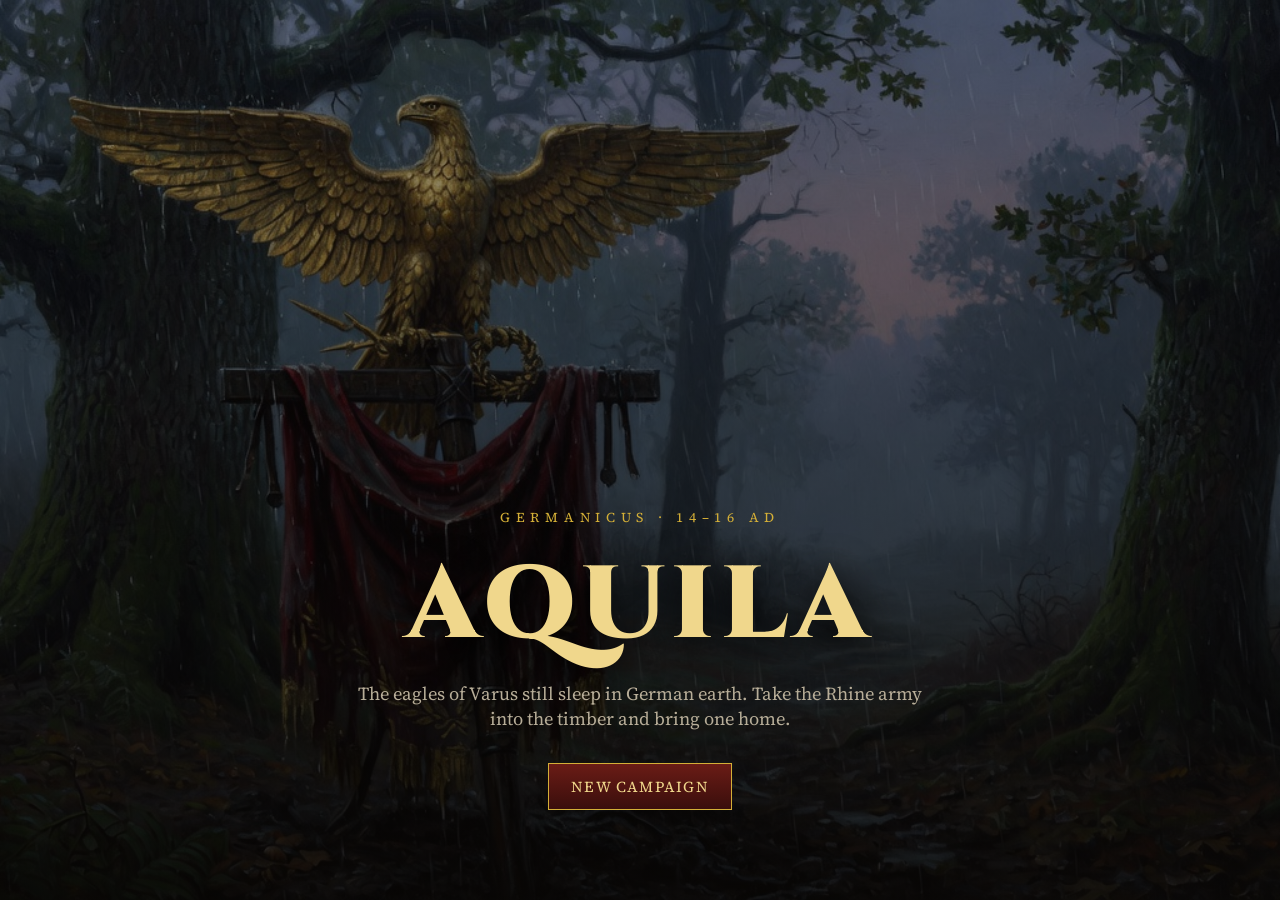
==== index.html @ 57a6f4f2 "Add Aquila, a Roman hex wargame campaign. Browser hex combat in Germania 14-16 AD with five missions" ====
<!DOCTYPE html>
<html lang="en">
<head>
  <meta charset="UTF-8" />
  <meta name="viewport" content="width=device-width, initial-scale=1" />
  <title>Aquila — Germanicus and the Lost Eagles</title>
  <link rel="stylesheet" href="css/styles.css" />
</head>
<body>
  <div id="app">
    <section id="screen-title" class="screen show">
      <div class="veil">
        <div class="kicker">Germanicus · 14–16 AD</div>
        <h1>AQUILA</h1>
        <p class="sub">The eagles of Varus still sleep in German earth. Take the Rhine army into the timber and bring one home.</p>
        <div class="actions">
          <button class="gold" id="btn-new">New campaign</button>
          <button class="ghost" id="btn-continue" hidden>Continue</button>
        </div>
      </div>
    </section>

    <section id="screen-briefing" class="screen">
      <div class="frame">
        <div id="briefing-art" class="frame-art"></div>
        <div class="frame-copy">
          <div class="year" id="briefing-year"></div>
          <h2 id="briefing-title"></h2>
          <div class="cinzel" id="briefing-sub"></div>
          <p class="lede" id="briefing-text"></p>
          <div class="meta-row"><span>Honors <b id="briefing-honors">0</b></span></div>
          <h3 class="cinzel">Orders</h3>
          <ul id="briefing-objs"></ul>
          <h3 class="cinzel">Counsel</h3>
          <ul id="briefing-hints"></ul>
          <div class="actions" style="margin-top:1rem">
            <button class="gold" id="btn-deploy">Deploy</button>
            <button class="ghost" id="btn-brief-back">Camp</button>
          </div>
        </div>
      </div>
    </section>

    <section id="screen-battle" class="screen">
      <canvas id="map"></canvas>
      <div id="hud-top">
        <div class="brand">AQUILA</div>
        <div class="stat"><span id="hud-turn">Turn 1</span> · <span id="hud-weather">Fair</span> · <b id="hud-phase">Your move</b></div>
        <button class="ghost compact" id="btn-mute" type="button">Sound on</button>
      </div>
      <div id="hud-left">
        <div class="panel">
          <h3>Orders</h3>
          <ul id="hud-objs"></ul>
        </div>
        <div class="panel" id="portrait-card"></div>
        <button class="gold" id="btn-end">End turn</button>
      </div>
      <div id="hud-right">
        <div class="panel">
          <h3>Dispatches</h3>
          <div id="hud-log"></div>
        </div>
      </div>
      <div id="hextip"></div>
      <div id="combat-preview"></div>
    </section>

    <section id="screen-aar" class="screen">
      <div class="frame">
        <div class="frame-art" style="background-image:url(assets/briefings/title.png)"></div>
        <div class="frame-copy">
          <div class="year">After-action</div>
          <h2 id="aar-kind">Victory</h2>
          <p class="lede" id="aar-text"></p>
          <div class="meta-row"><span id="aar-honors"></span></div>
          <div id="aar-cas"></div>
          <div class="actions" style="margin-top:1.4rem">
            <button class="gold" id="aar-next">Continue</button>
          </div>
        </div>
      </div>
    </section>

    <section id="screen-shop" class="screen">
      <div class="frame">
        <div class="frame-copy shop-copy" style="grid-column:1/-1">
          <div class="year">Winter quarters</div>
          <h2>The Rhine camp</h2>
          <div class="meta-row">
            <span>Honors <b id="shop-honors">0</b></span>
            <span>Core slots <b id="shop-slots">0 / 12</b></span>
            <span id="shop-next"></span>
          </div>
          <div id="shop-grid">
            <div>
              <h3 class="cinzel">Your core</h3>
              <div id="shop-roster"></div>
            </div>
            <div>
              <h3 class="cinzel">Hire</h3>
              <div id="shop-cat"></div>
            </div>
          </div>
          <div class="actions" style="margin-top:1rem">
            <button class="gold" id="btn-next-mission">March</button>
            <button class="ghost" id="btn-shop-title">Title</button>
          </div>
        </div>
      </div>
    </section>

    <section id="screen-ending" class="screen">
      <div class="veil">
        <div class="kicker">Roma · 16 AD</div>
        <h2>The eagles</h2>
        <p id="ending-text"></p>
        <button class="gold" id="btn-end-title">Return</button>
      </div>
    </section>
  </div>
  <script type="module" src="js/main.js"></script>
</body>
</html>
---- css/styles.css ----
@import url('https://fonts.googleapis.com/css2?family=Cinzel:wght@500;700;900&family=Source+Serif+4:opsz,wght@8..60,400;8..60,600;8..60,700&display=swap');

:root {
  --ink: #ebe4d4;
  --muted: #b7ad98;
  --gold: #d4af37;
  --gold-2: #f0d78c;
  --blood: #8b1e1e;
  --rome: #c43c2c;
  --wood: #1a1610;
  --panel: rgba(14, 12, 9, 0.78);
  --line: rgba(212, 175, 55, 0.35);
}

* { box-sizing: border-box; margin: 0; padding: 0; }
html, body { height: 100%; overflow: hidden; background: #0b0a08; color: var(--ink); font-family: 'Source Serif 4', Georgia, serif; }
button { font-family: inherit; cursor: pointer; }
h1, h2, h3, h4, .cinzel { font-family: Cinzel, serif; letter-spacing: 0.06em; }

#app { height: 100%; position: relative; }
.screen { position: absolute; inset: 0; display: none; }
.screen.show { display: block; }

/* Title */
#screen-title {
  background: #0d0c09 center/cover no-repeat;
  background-image: linear-gradient(180deg, rgba(8,6,4,0.35), rgba(8,6,4,0.82)), url('../assets/briefings/title.png');
}
#screen-title .veil { position: absolute; inset: 0; display: flex; flex-direction: column; align-items: center; justify-content: flex-end; padding: 8vh 6vw 10vh; text-align: center; }
#screen-title .kicker { color: var(--gold); font-size: 0.85rem; letter-spacing: 0.42em; text-transform: uppercase; margin-bottom: 0.6rem; }
#screen-title h1 { font-size: clamp(3.4rem, 8vw, 7rem); font-weight: 900; color: var(--gold-2); text-shadow: 0 8px 40px #000; }
#screen-title .sub { margin-top: 0.4rem; font-size: 1.15rem; color: var(--muted); max-width: 36rem; }
#screen-title .actions { margin-top: 2rem; display: flex; gap: 1rem; flex-wrap: wrap; justify-content: center; }

button.gold, button.ghost {
  border: 1px solid var(--gold);
  background: linear-gradient(180deg, #6a1c16, #3a0e0c);
  color: var(--gold-2);
  padding: 0.75rem 1.4rem;
  font-size: 0.95rem;
  letter-spacing: 0.08em;
  text-transform: uppercase;
  min-width: 10rem;
}
button.compact {
  min-width: 0;
  padding: 0.4rem 0.75rem;
  font-size: 0.75rem;
  letter-spacing: 0.06em;
}
button.gold:hover { filter: brightness(1.12); }
button.ghost { background: transparent; color: var(--ink); }
button.ghost:hover { background: rgba(212,175,55,0.08); }
button:disabled { opacity: 0.4; cursor: not-allowed; }

/* Briefing / AAR / shop / ending share frame */
.frame {
  position: absolute; inset: 0;
  display: grid;
  grid-template-columns: 1.15fr 0.85fr;
  background: #100e0b;
}
.frame-art {
  background: #16130e left center / cover no-repeat;
  position: relative;
  min-width: 0;
  overflow: hidden;
}
.frame-art::after {
  content: '';
  position: absolute; inset: 0;
  background: linear-gradient(90deg, transparent 40%, #100e0b 98%);
}
.frame-copy {
  padding: 6vh 3.2vw 5vh;
  display: flex; flex-direction: column; gap: 0.85rem;
  overflow: auto;
  min-width: 0;
}
.frame-copy .actions { flex-wrap: wrap; }
.year { color: var(--gold); letter-spacing: 0.28em; text-transform: uppercase; font-size: 0.78rem; }
.frame-copy h2 { font-size: 2.4rem; color: var(--gold-2); }
.lede { font-size: 1.08rem; line-height: 1.55; color: var(--ink); }
.frame-copy ul { padding-left: 1.1rem; color: var(--muted); line-height: 1.55; }
.meta-row { display: flex; gap: 1.5rem; color: var(--gold); }

/* Battle */
#screen-battle { background: #11150f; }
#map { position: absolute; inset: 0; width: 100%; height: 100%; display: block; cursor: grab; }
#map.drag { cursor: grabbing; }

#hud-top {
  position: absolute; top: 0; left: 0; right: 0;
  display: flex; justify-content: space-between; align-items: center;
  padding: 0.85rem 1.2rem;
  background: linear-gradient(180deg, rgba(8,6,4,0.82), transparent);
  pointer-events: none;
}
#hud-top > * { pointer-events: auto; }
.brand { font-family: Cinzel, serif; color: var(--gold-2); letter-spacing: 0.2em; font-size: 0.95rem; }
.stat { color: var(--muted); font-size: 0.92rem; }
.stat b { color: var(--ink); font-weight: 600; }
#hud-phase[data-phase="ai"] { color: #d07050; }

#hud-left, #hud-right {
  position: absolute; top: 4.2rem; bottom: 1.2rem;
  width: min(300px, 28vw);
  display: flex; flex-direction: column; gap: 0.7rem;
  pointer-events: none;
  overflow: auto;
}
#hud-left { left: 1rem; }
#hud-right { right: 1rem; }
.panel {
  pointer-events: auto;
  background: var(--panel);
  border: 1px solid var(--line);
  box-shadow: 0 10px 40px rgba(0,0,0,0.45);
  padding: 0.85rem 1rem;
  backdrop-filter: blur(6px);
}
.panel h3 { font-size: 0.82rem; color: var(--gold); letter-spacing: 0.16em; text-transform: uppercase; margin-bottom: 0.45rem; }
#hud-objs { list-style: none; font-size: 0.9rem; line-height: 1.45; }
#hud-objs .done { color: #b7d48a; }
#hud-objs .req:not(.done) { color: var(--ink); }
#hud-log { font-size: 0.82rem; color: var(--muted); max-height: 28vh; overflow: auto; }
#hud-log span { color: var(--gold); margin-right: 0.4rem; }

#portrait-card { pointer-events: auto; display: flex; gap: 0.7rem; min-height: 160px; overflow: hidden; }
#portrait-card.empty { align-items: center; }
.empty-hint { color: var(--muted); font-size: 0.92rem; line-height: 1.45; }
.pcard-art {
  width: 108px; height: 148px; flex: 0 0 auto;
  object-fit: cover; object-position: top center;
  background: #2a2118;
  border: 1px solid var(--line);
}
.pcard-body { flex: 1; min-width: 0; }
.pcard-kicker { font-size: 0.72rem; letter-spacing: 0.16em; text-transform: uppercase; color: var(--gold); }
.pcard-body h3 { font-size: 1.05rem; margin: 0.15rem 0; }
.stars { color: var(--gold-2); letter-spacing: 0.1em; font-size: 0.8rem; }
.pcard-body dl { margin-top: 0.45rem; font-size: 0.82rem; }
.pcard-body dl > div { display: flex; justify-content: space-between; gap: 0.5rem; border-top: 1px solid rgba(255,255,255,0.05); padding: 0.18rem 0; }
.pcard-body dt { color: var(--muted); }
.pcard-body em { color: #e8b86a; font-style: normal; }
.pcard-acts { display: flex; flex-direction: column; gap: 0.3rem; margin-top: 0.5rem; }
.pcard-acts button, #shop-roster button, #shop-cat button, .sacts button {
  min-width: 0 !important;
  width: auto;
  padding: 0.4rem 0.55rem;
  font-size: 0.75rem;
  letter-spacing: 0.04em;
  border: 1px solid var(--gold);
  background: linear-gradient(180deg, #5a1c16, #2e0e0c);
  color: var(--gold-2);
  white-space: nowrap;
}
#shop-roster button.ghost, #shop-cat button.ghost { background: transparent; }
#shop-cat article > div > button { width: 100%; }

#btn-end {
  pointer-events: auto;
  width: 100%;
}

#hextip {
  position: absolute; left: 50%; bottom: 1.1rem; transform: translateX(-50%);
  background: var(--panel); border: 1px solid var(--line); padding: 0.45rem 0.8rem;
  font-size: 0.82rem; display: none; pointer-events: none; max-width: 28rem; text-align: center;
}
#hextip.show { display: block; }

#combat-preview {
  position: absolute; left: 50%; top: 50%; transform: translate(-50%, -50%);
  width: min(520px, 92vw);
  background: rgba(10,8,6,0.94);
  border: 1px solid var(--gold);
  padding: 1.1rem 1.2rem 1rem;
  display: none;
  z-index: 5;
}
#combat-preview.show { display: block; }
.cp-head { text-align: center; color: var(--gold); letter-spacing: 0.3em; font-family: Cinzel, serif; margin-bottom: 0.7rem; }
.cp-row { display: grid; grid-template-columns: 1fr auto 1fr; gap: 0.6rem; align-items: center; text-align: center; }
.cp-art {
  width: 100%;
  height: 148px;
  object-fit: cover;
  object-position: top center;
  background: #2a2118;
  border: 1px solid var(--line);
  margin-bottom: 0.35rem;
  display: block;
}
.cp-vs { font-size: 1.6rem; color: var(--gold-2); }
.exp { color: var(--muted); font-size: 0.8rem; }
.cp-meta { margin: 0.6rem 0 0.3rem; font-size: 0.82rem; color: var(--gold-2); text-align: center; }
.cp-mods { list-style: none; font-size: 0.8rem; color: var(--muted); columns: 2; margin: 0.3rem 0 0.8rem; }
.cp-acts { display: flex; gap: 0.6rem; justify-content: center; }

/* Shop */
#screen-shop .frame { grid-template-columns: 1fr; }
.shop-copy {
  height: 100%;
  padding-top: 4vh;
  padding-bottom: 2.4vh;
  overflow: hidden;
}
#shop-grid {
  display: grid;
  grid-template-columns: 1fr 1fr;
  gap: 1rem;
  min-width: 0;
  min-height: 0;
  flex: 1;
}
#shop-grid > div {
  min-height: 0;
  display: flex;
  flex-direction: column;
}
#shop-roster, #shop-cat {
  display: flex;
  flex-direction: column;
  gap: 0.55rem;
  flex: 1;
  min-height: 0;
  overflow: auto;
  padding-bottom: 0.8rem;
}
#shop-roster article, #shop-cat article {
  display: grid; grid-template-columns: 72px minmax(0, 1fr); gap: 0.6rem;
  background: rgba(255,255,255,0.03); border: 1px solid rgba(212,175,55,0.18); padding: 0.45rem;
  min-width: 0;
}
.sart {
  width: 72px;
  height: 96px;
  object-fit: cover;
  object-position: top center;
  background: #2a2118;
  border: 1px solid var(--line);
  display: block;
}
#shop-roster h4, #shop-cat h4 { font-size: 0.95rem; }
#shop-roster p, #shop-cat p { color: var(--muted); font-size: 0.8rem; }
.sacts { display: flex; gap: 0.3rem; flex-wrap: wrap; margin-top: 0.3rem; }
.sacts button { width: auto; }

#aar-kind[data-kind="decisive"] { color: #f0d78c; }
#aar-kind[data-kind="marginal"] { color: #e8c56b; }
#aar-kind[data-kind="defeat"] { color: #d07050; }
#aar-cas { display: flex; gap: 2rem; }
#aar-cas span { color: var(--muted); display: block; font-size: 0.8rem; }

#screen-ending .veil {
  position: absolute; inset: 0;
  display: flex; flex-direction: column; align-items: center; justify-content: center;
  padding: 8vh 10vw; text-align: center;
  background: linear-gradient(180deg, rgba(8,6,4,0.4), rgba(8,6,4,0.88)), url('../assets/briefings/title.png') center/cover;
}
#screen-ending h2 { font-size: 3rem; color: var(--gold-2); margin-bottom: 1rem; }
#ending-text { max-width: 40rem; font-size: 1.15rem; line-height: 1.6; margin-bottom: 2rem; }

@media (max-width: 1100px) {
  #shop-grid { grid-template-columns: 1fr; }
}
@media (max-width: 900px) {
  .frame { grid-template-columns: 1fr; }
  .frame-art { min-height: 28vh; }
  #hud-left, #hud-right { width: min(260px, 46vw); }
  #hud-right { display: none; }
  button.gold, button.ghost { min-width: 0; }
}
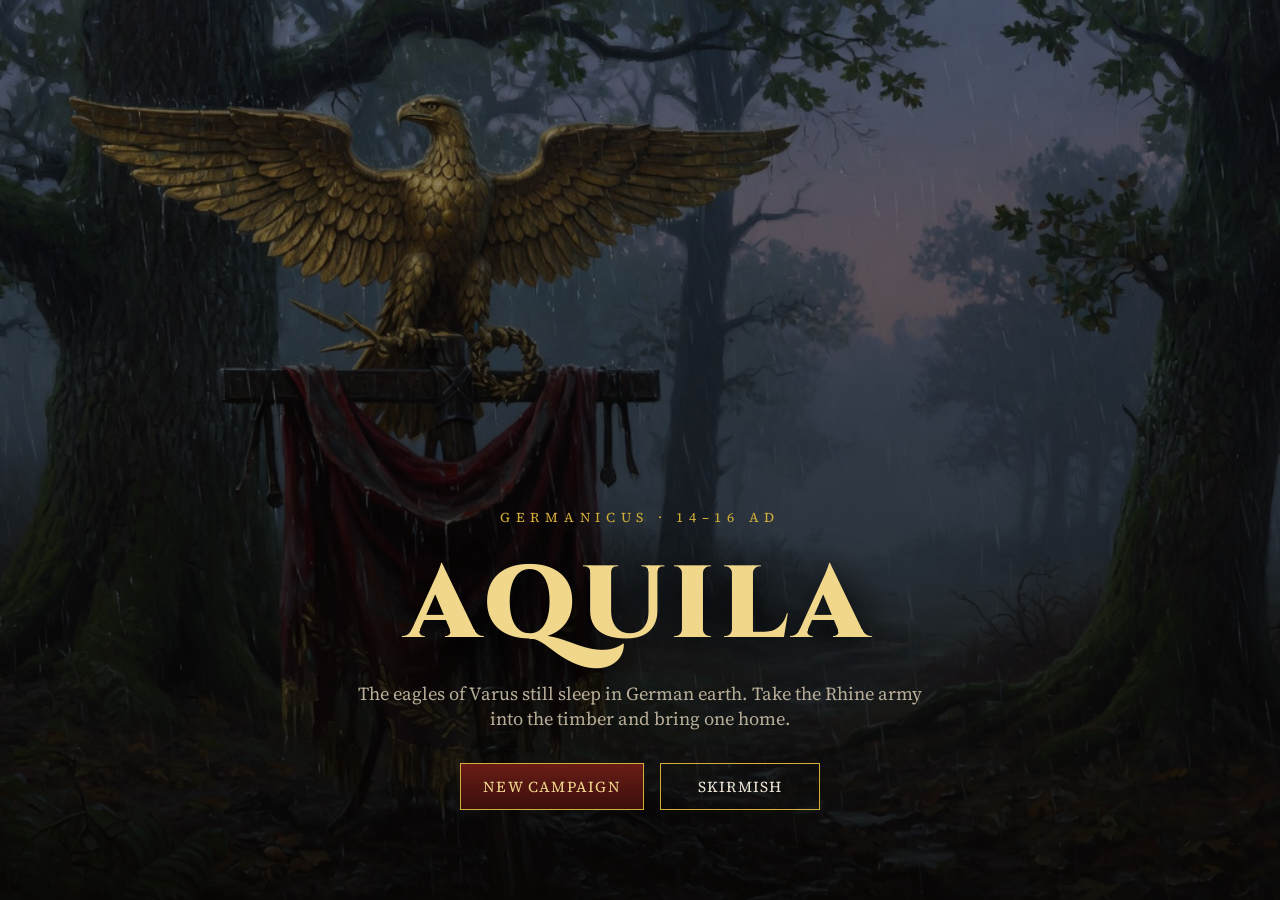
==== commit 43790334: "Add skirmish, difficulty, sixth mission, and battle QoL. Campaign now includes the Angrivarian Wall." ====
--- a/index.html
+++ b/index.html
@@ -16,6 +16,39 @@
         <div class="actions">
           <button class="gold" id="btn-new">New campaign</button>
           <button class="ghost" id="btn-continue" hidden>Continue</button>
+          <button class="ghost" id="btn-resume" hidden>Resume battle</button>
+          <button class="ghost" id="btn-skirmish">Skirmish</button>
+        </div>
+      </div>
+    </section>
+
+    <section id="screen-setup" class="screen">
+      <div class="frame">
+        <div class="frame-art" style="background-image:url(assets/briefings/title.png)"></div>
+        <div class="frame-copy">
+          <div class="year">Orders of battle</div>
+          <h2 id="setup-title">New campaign</h2>
+          <p class="lede" id="setup-lede">Choose how hard the timber will be.</p>
+          <div id="setup-diffs" class="choice-row"></div>
+          <div id="setup-factions" class="choice-row" hidden></div>
+          <div class="actions" style="margin-top:1rem">
+            <button class="gold" id="btn-setup-go">Begin</button>
+            <button class="ghost" id="btn-setup-back">Title</button>
+          </div>
+        </div>
+      </div>
+    </section>
+
+    <section id="screen-skirmish" class="screen">
+      <div class="frame">
+        <div class="frame-copy shop-copy" style="grid-column:1/-1">
+          <div class="year">Skirmish</div>
+          <h2>Pick a field</h2>
+          <p class="lede">Fight any battle as Rome or as the tribes. Core army is not used — only the field and the eagles on it.</p>
+          <div id="skirmish-list" class="skirmish-list"></div>
+          <div class="actions" style="margin-top:1rem">
+            <button class="ghost" id="btn-skirmish-back">Title</button>
+          </div>
         </div>
       </div>
     </section>
@@ -54,7 +87,13 @@
           <ul id="hud-objs"></ul>
         </div>
         <div class="panel" id="portrait-card"></div>
-        <button class="gold" id="btn-end">End turn</button>
+        <div class="hud-acts">
+          <button class="gold" id="btn-end">End turn</button>
+          <button class="ghost compact" id="btn-next-unit">Next (N)</button>
+          <button class="ghost compact" id="btn-wait">Hold (Space)</button>
+          <button class="ghost compact" id="btn-undo">Undo (U)</button>
+          <button class="ghost compact" id="btn-save">Save</button>
+        </div>
       </div>
       <div id="hud-right">
         <div class="panel">
--- a/css/styles.css
+++ b/css/styles.css
@@ -162,6 +162,37 @@
   pointer-events: auto;
   width: 100%;
 }
+.hud-acts {
+  pointer-events: auto;
+  display: flex;
+  flex-direction: column;
+  gap: 0.35rem;
+}
+.choice-row { display: flex; flex-wrap: wrap; gap: 0.55rem; margin: 0.4rem 0 0.8rem; }
+.choice {
+  border: 1px solid var(--line);
+  background: rgba(255,255,255,0.03);
+  color: var(--ink);
+  padding: 0.7rem 0.9rem;
+  min-width: 9rem;
+  text-align: left;
+}
+.choice b { display: block; color: var(--gold-2); font-family: Cinzel, serif; }
+.choice small { color: var(--muted); }
+.choice.on { border-color: var(--gold); background: rgba(120,40,28,0.35); }
+.skirmish-list { display: grid; grid-template-columns: repeat(auto-fill, minmax(240px, 1fr)); gap: 0.7rem; overflow: auto; }
+.skirmish-list article {
+  border: 1px solid var(--line);
+  background: rgba(255,255,255,0.03);
+  padding: 0.8rem;
+  display: flex;
+  flex-direction: column;
+  gap: 0.45rem;
+}
+.skirmish-list h4 { color: var(--gold-2); }
+.skirmish-list p { color: var(--muted); font-size: 0.88rem; }
+.row-btns { display: flex; gap: 0.4rem; flex-wrap: wrap; }
+.row-btns button { min-width: 0; flex: 1; }
 
 #hextip {
   position: absolute; left: 50%; bottom: 1.1rem; transform: translateX(-50%);
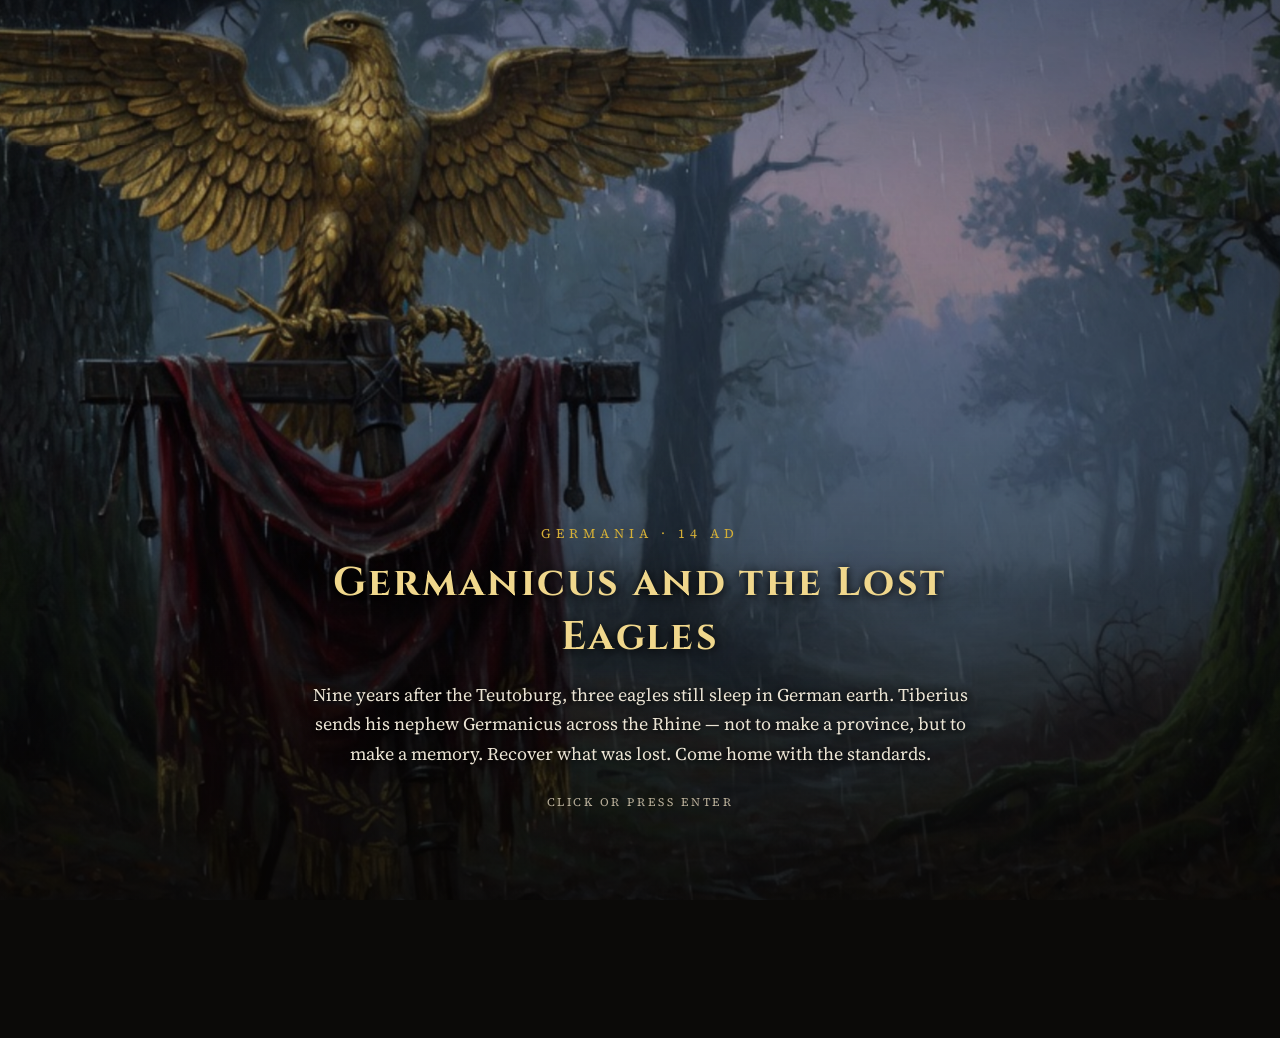
==== commit 11a4f414: "Add intro, framed menus, and app icon. Skippable boot intro and campaign prologue, ornamental menu c" ====
--- a/index.html
+++ b/index.html
@@ -4,27 +4,48 @@
   <meta charset="UTF-8" />
   <meta name="viewport" content="width=device-width, initial-scale=1" />
   <title>Aquila — Germanicus and the Lost Eagles</title>
+  <link rel="icon" href="assets/ui/icon-32.png" type="image/png" sizes="32x32" />
+  <link rel="icon" href="assets/ui/icon-16.png" type="image/png" sizes="16x16" />
+  <link rel="icon" href="assets/ui/aquila.ico" sizes="any" />
+  <link rel="apple-touch-icon" href="assets/ui/icon-256.png" />
   <link rel="stylesheet" href="css/styles.css" />
 </head>
 <body>
   <div id="app">
-    <section id="screen-title" class="screen show">
+    <section id="screen-intro" class="screen">
+      <div class="intro-art"></div>
+      <div class="intro-vignette"></div>
+      <div class="intro-copy">
+        <div class="kicker" id="intro-kicker">Germania · 14 AD</div>
+        <h2 id="intro-title"></h2>
+        <p id="intro-text"></p>
+        <div class="intro-skip">Click or press Enter</div>
+      </div>
+    </section>
+
+    <section id="screen-title" class="screen">
+      <div class="title-art"></div>
+      <div class="title-vignette"></div>
+      <button class="ghost compact title-mute" id="btn-mute-title" type="button">Sound on</button>
       <div class="veil">
-        <div class="kicker">Germanicus · 14–16 AD</div>
-        <h1>AQUILA</h1>
-        <p class="sub">The eagles of Varus still sleep in German earth. Take the Rhine army into the timber and bring one home.</p>
-        <div class="actions">
-          <button class="gold" id="btn-new">New campaign</button>
-          <button class="ghost" id="btn-continue" hidden>Continue</button>
-          <button class="ghost" id="btn-resume" hidden>Resume battle</button>
-          <button class="ghost" id="btn-skirmish">Skirmish</button>
+        <div class="title-card plate">
+          <img class="emblem" src="assets/ui/emblem.png" alt="" />
+          <div class="kicker">Germanicus and the Lost Eagles</div>
+          <h1>AQUILA</h1>
+          <p class="sub">The eagles of Varus still sleep in German earth. Take the Rhine army into the timber and bring one home.</p>
+          <div class="actions">
+            <button class="gold" id="btn-new">New campaign</button>
+            <button class="ghost" id="btn-continue" hidden>Continue</button>
+            <button class="ghost" id="btn-resume" hidden>Resume battle</button>
+            <button class="ghost" id="btn-skirmish">Skirmish</button>
+          </div>
         </div>
       </div>
     </section>
 
     <section id="screen-setup" class="screen">
       <div class="frame">
-        <div class="frame-art" style="background-image:url(assets/briefings/title.png)"></div>
+        <div class="frame-art setup-art"></div>
         <div class="frame-copy">
           <div class="year">Orders of battle</div>
           <h2 id="setup-title">New campaign</h2>
@@ -39,7 +60,23 @@
       </div>
     </section>
 
+    <section id="screen-prologue" class="screen">
+      <div class="frame">
+        <div class="frame-art prologue-art"></div>
+        <div class="frame-copy">
+          <div class="year" id="prologue-year">Germania · 14 AD</div>
+          <h2 id="prologue-title">Aquila</h2>
+          <div class="cinzel" id="prologue-sub"></div>
+          <p class="lede" id="prologue-text"></p>
+          <div class="actions" style="margin-top:1rem">
+            <button class="gold" id="btn-prologue-go">March</button>
+          </div>
+        </div>
+      </div>
+    </section>
+
     <section id="screen-skirmish" class="screen">
+      <div class="menu-bg"></div>
       <div class="frame">
         <div class="frame-copy shop-copy" style="grid-column:1/-1">
           <div class="year">Skirmish</div>
@@ -77,8 +114,8 @@
     <section id="screen-battle" class="screen">
       <canvas id="map"></canvas>
       <div id="hud-top">
-        <div class="brand">AQUILA</div>
-        <div class="stat"><span id="hud-turn">Turn 1</span> · <span id="hud-weather">Fair</span> · <b id="hud-phase">Your move</b></div>
+        <div class="brand"><img src="assets/ui/emblem.png" alt="" />AQUILA</div>
+        <div class="stat"><span id="hud-turn">Turn 1</span> · <span id="hud-weather">Fair</span> · Honors <b id="hud-honors">0</b> · <b id="hud-phase">Your move</b></div>
         <button class="ghost compact" id="btn-mute" type="button">Sound on</button>
       </div>
       <div id="hud-left">
@@ -96,6 +133,11 @@
         </div>
       </div>
       <div id="hud-right">
+        <div class="panel" id="deploy-panel" hidden>
+          <h3>Levy</h3>
+          <p class="deploy-hint" id="deploy-hint">Gold hexes are your deployment. Spend honors to raise a cohort, then click an empty gold hex.</p>
+          <div id="deploy-cat"></div>
+        </div>
         <div class="panel">
           <h3>Dispatches</h3>
           <div id="hud-log"></div>
@@ -107,7 +149,7 @@
 
     <section id="screen-aar" class="screen">
       <div class="frame">
-        <div class="frame-art" style="background-image:url(assets/briefings/title.png)"></div>
+        <div id="aar-art" class="frame-art"></div>
         <div class="frame-copy">
           <div class="year">After-action</div>
           <h2 id="aar-kind">Victory</h2>
@@ -122,6 +164,7 @@
     </section>
 
     <section id="screen-shop" class="screen">
+      <div class="menu-bg"></div>
       <div class="frame">
         <div class="frame-copy shop-copy" style="grid-column:1/-1">
           <div class="year">Winter quarters</div>
@@ -150,11 +193,14 @@
     </section>
 
     <section id="screen-ending" class="screen">
+      <div class="ending-art"></div>
       <div class="veil">
-        <div class="kicker">Roma · 16 AD</div>
-        <h2>The eagles</h2>
-        <p id="ending-text"></p>
-        <button class="gold" id="btn-end-title">Return</button>
+        <div class="ending-card plate">
+          <div class="kicker">Roma · 16 AD</div>
+          <h2>The eagles</h2>
+          <p id="ending-text"></p>
+          <button class="gold" id="btn-end-title">Return</button>
+        </div>
       </div>
     </section>
   </div>
--- a/css/styles.css
+++ b/css/styles.css
@@ -18,19 +18,165 @@
 h1, h2, h3, h4, .cinzel { font-family: Cinzel, serif; letter-spacing: 0.06em; }
 
 #app { height: 100%; position: relative; }
-.screen { position: absolute; inset: 0; display: none; }
-.screen.show { display: block; }
+.screen {
+  position: absolute;
+  inset: 0;
+  opacity: 0;
+  visibility: hidden;
+  pointer-events: none;
+  transition: opacity 0.7s ease, visibility 0.7s ease;
+  z-index: 1;
+}
+.screen.show {
+  opacity: 1;
+  visibility: visible;
+  pointer-events: auto;
+  z-index: 2;
+}
+
+@keyframes kenburns {
+  from { transform: scale(1) translate3d(0, 0, 0); }
+  to { transform: scale(1.1) translate3d(-1.6%, 1.2%, 0); }
+}
+@keyframes fadeup {
+  from { opacity: 0; transform: translateY(14px); }
+  to { opacity: 1; transform: translateY(0); }
+}
+
+.plate {
+  position: relative;
+  background-color: rgba(12, 10, 8, 0.88);
+  background-image:
+    url('../assets/ui/corner.png'),
+    url('../assets/ui/corner-tr.png'),
+    url('../assets/ui/corner-bl.png'),
+    url('../assets/ui/corner-br.png');
+  background-repeat: no-repeat;
+  background-position: top left, top right, bottom left, bottom right;
+  background-size: 6.4rem;
+  border: 1px solid var(--line);
+  box-shadow: 0 24px 70px rgba(0, 0, 0, 0.55), inset 0 0 0 1px rgba(0, 0, 0, 0.35);
+}
+
+/* Intro */
+#screen-intro { background: #050403; }
+.intro-art, .title-art, .ending-art {
+  position: absolute;
+  inset: -8%;
+  background: url('../assets/briefings/title.png') center / cover no-repeat;
+  animation: kenburns 22s ease-out forwards;
+}
+.title-art { animation: kenburns 40s ease-in-out infinite alternate; }
+.intro-vignette, .title-vignette {
+  position: absolute;
+  inset: 0;
+  background:
+    linear-gradient(180deg, rgba(8, 6, 4, 0.1) 0%, rgba(8, 6, 4, 0.28) 48%, rgba(8, 6, 4, 0.78) 100%),
+    radial-gradient(ellipse at center, transparent 48%, rgba(0, 0, 0, 0.32) 100%);
+  pointer-events: none;
+}
+.intro-copy {
+  position: absolute;
+  left: 0;
+  right: 0;
+  bottom: 10vh;
+  width: min(42rem, 86vw);
+  margin: 0 auto;
+  text-align: center;
+}
+.intro-copy .kicker,
+#screen-title .kicker,
+#screen-ending .kicker {
+  color: var(--gold);
+  font-size: 0.82rem;
+  letter-spacing: 0.38em;
+  text-transform: uppercase;
+}
+#intro-kicker { animation: fadeup 1.1s ease 0.2s both; }
+#intro-title {
+  font-size: clamp(1.6rem, 3.4vw, 2.5rem);
+  color: var(--gold-2);
+  margin: 0.85rem 0 1rem;
+  text-shadow: 0 8px 36px #000, 0 2px 10px #000;
+  animation: fadeup 1.1s ease 1.1s both;
+}
+#intro-text {
+  color: var(--ink);
+  font-size: 1.12rem;
+  line-height: 1.65;
+  text-shadow: 0 4px 18px #000, 0 1px 6px #000;
+  animation: fadeup 1.2s ease 2s both;
+}
+.intro-skip {
+  margin-top: 1.6rem;
+  color: var(--muted);
+  letter-spacing: 0.22em;
+  text-transform: uppercase;
+  font-size: 0.72rem;
+  animation: fadeup 1s ease 3.2s both;
+}
 
 /* Title */
+#screen-title { background: #0d0c09; }
 #screen-title {
-  background: #0d0c09 center/cover no-repeat;
-  background-image: linear-gradient(180deg, rgba(8,6,4,0.35), rgba(8,6,4,0.82)), url('../assets/briefings/title.png');
-}
-#screen-title .veil { position: absolute; inset: 0; display: flex; flex-direction: column; align-items: center; justify-content: flex-end; padding: 8vh 6vw 10vh; text-align: center; }
-#screen-title .kicker { color: var(--gold); font-size: 0.85rem; letter-spacing: 0.42em; text-transform: uppercase; margin-bottom: 0.6rem; }
-#screen-title h1 { font-size: clamp(3.4rem, 8vw, 7rem); font-weight: 900; color: var(--gold-2); text-shadow: 0 8px 40px #000; }
-#screen-title .sub { margin-top: 0.4rem; font-size: 1.15rem; color: var(--muted); max-width: 36rem; }
-#screen-title .actions { margin-top: 2rem; display: flex; gap: 1rem; flex-wrap: wrap; justify-content: center; }
+  overflow: hidden;
+}
+#screen-title .veil {
+  position: absolute;
+  inset: 0;
+  display: flex;
+  flex-direction: column;
+  align-items: stretch;
+  justify-content: flex-end;
+  padding: 6vh 16px 5vh;
+  text-align: center;
+}
+.title-mute {
+  position: absolute;
+  top: 1.1rem;
+  right: 1.2rem;
+  z-index: 3;
+}
+.title-card {
+  width: 100%;
+  max-width: 34rem;
+  min-width: 0;
+  margin: 0 auto;
+  padding: 2.1rem 2rem 1.7rem;
+}
+.title-card .emblem {
+  width: 5.4rem;
+  height: 5.4rem;
+  object-fit: cover;
+  border-radius: 50%;
+  border: 1px solid var(--gold);
+  box-shadow: 0 0 0 4px rgba(8, 6, 4, 0.65), 0 10px 28px rgba(0, 0, 0, 0.55);
+  margin-bottom: 0.85rem;
+}
+#screen-title .kicker { margin-bottom: 0.45rem; }
+#screen-title h1 {
+  font-size: clamp(3rem, 7vw, 5.2rem);
+  font-weight: 900;
+  color: var(--gold-2);
+  text-shadow: 0 8px 40px #000;
+  line-height: 0.95;
+}
+#screen-title .sub {
+  margin: 0.7rem auto 0;
+  font-size: 1.05rem;
+  line-height: 1.5;
+  color: var(--muted);
+  max-width: 26rem;
+  padding: 0 0.4rem;
+}
+#screen-title .actions {
+  margin-top: 1.5rem;
+  display: flex;
+  flex-direction: column;
+  gap: 0.55rem;
+  align-items: stretch;
+}
+#screen-title .actions button { width: 100%; min-width: 0; }
 
 button.gold, button.ghost {
   border: 1px solid var(--gold);
@@ -41,6 +187,8 @@
   letter-spacing: 0.08em;
   text-transform: uppercase;
   min-width: 10rem;
+  transition: transform 0.12s ease, filter 0.12s ease, box-shadow 0.12s ease, background 0.12s ease;
+  box-shadow: 0 2px 0 #1a0806, 0 8px 18px rgba(0, 0, 0, 0.32);
 }
 button.compact {
   min-width: 0;
@@ -48,17 +196,43 @@
   font-size: 0.75rem;
   letter-spacing: 0.06em;
 }
-button.gold:hover { filter: brightness(1.12); }
-button.ghost { background: transparent; color: var(--ink); }
-button.ghost:hover { background: rgba(212,175,55,0.08); }
-button:disabled { opacity: 0.4; cursor: not-allowed; }
+button.gold:hover {
+  filter: brightness(1.12);
+  transform: translateY(-1px);
+  box-shadow: 0 0 0 1px var(--gold-2), 0 10px 22px rgba(0, 0, 0, 0.4);
+}
+button.gold:active {
+  transform: translateY(1px);
+  filter: brightness(0.92);
+  box-shadow: inset 0 3px 8px rgba(0, 0, 0, 0.45);
+}
+button.ghost { background: transparent; color: var(--ink); box-shadow: none; }
+button.ghost:hover { background: rgba(212, 175, 55, 0.1); box-shadow: 0 0 0 1px rgba(212, 175, 55, 0.35); }
+button.ghost:active { background: rgba(212, 175, 55, 0.16); transform: translateY(1px); }
+button:disabled { opacity: 0.4; cursor: not-allowed; transform: none; filter: none; box-shadow: none; }
 
 /* Briefing / AAR / shop / ending share frame */
 .frame {
-  position: absolute; inset: 0;
+  position: absolute;
+  inset: 0;
   display: grid;
   grid-template-columns: 1.15fr 0.85fr;
   background: #100e0b;
+}
+.menu-bg {
+  position: absolute;
+  inset: 0;
+  background: url('../assets/ui/menu-setup.png') center / cover no-repeat;
+}
+.menu-bg::after {
+  content: '';
+  position: absolute;
+  inset: 0;
+  background: linear-gradient(180deg, rgba(8, 6, 4, 0.55), rgba(8, 6, 4, 0.88));
+}
+#screen-shop .frame,
+#screen-skirmish .frame {
+  background: transparent;
 }
 .frame-art {
   background: #16130e left center / cover no-repeat;
@@ -68,21 +242,45 @@
 }
 .frame-art::after {
   content: '';
-  position: absolute; inset: 0;
-  background: linear-gradient(90deg, transparent 40%, #100e0b 98%);
+  position: absolute;
+  inset: 0;
+  background: linear-gradient(90deg, transparent 55%, #100e0b 100%);
+}
+.setup-art { background-image: url('../assets/ui/menu-setup.png'); }
+.prologue-art {
+  background-image: url('../assets/portraits/germanicus.png');
+  background-position: top center;
 }
 .frame-copy {
   padding: 6vh 3.2vw 5vh;
-  display: flex; flex-direction: column; gap: 0.85rem;
+  display: flex;
+  flex-direction: column;
+  gap: 0.85rem;
   overflow: auto;
   min-width: 0;
+  background-color: #100e0b;
+  background-image:
+    url('../assets/ui/corner.png'),
+    url('../assets/ui/corner-tr.png');
+  background-repeat: no-repeat;
+  background-position: top left, top right;
+  background-size: 6.2rem;
 }
 .frame-copy .actions { flex-wrap: wrap; }
-.year { color: var(--gold); letter-spacing: 0.28em; text-transform: uppercase; font-size: 0.78rem; }
+.year {
+  color: var(--gold);
+  letter-spacing: 0.28em;
+  text-transform: uppercase;
+  font-size: 0.78rem;
+  padding-bottom: 0.5rem;
+  border-bottom: 1px solid var(--line);
+  width: max-content;
+  max-width: 100%;
+}
 .frame-copy h2 { font-size: 2.4rem; color: var(--gold-2); }
 .lede { font-size: 1.08rem; line-height: 1.55; color: var(--ink); }
 .frame-copy ul { padding-left: 1.1rem; color: var(--muted); line-height: 1.55; }
-.meta-row { display: flex; gap: 1.5rem; color: var(--gold); }
+.meta-row { display: flex; gap: 1.5rem; color: var(--gold); flex-wrap: wrap; }
 
 /* Battle */
 #screen-battle { background: #11150f; }
@@ -97,10 +295,67 @@
   pointer-events: none;
 }
 #hud-top > * { pointer-events: auto; }
-.brand { font-family: Cinzel, serif; color: var(--gold-2); letter-spacing: 0.2em; font-size: 0.95rem; }
+.brand {
+  font-family: Cinzel, serif;
+  color: var(--gold-2);
+  letter-spacing: 0.2em;
+  font-size: 0.95rem;
+  display: flex;
+  align-items: center;
+  gap: 0.5rem;
+}
+.brand img {
+  width: 28px;
+  height: 28px;
+  object-fit: cover;
+  border-radius: 50%;
+  border: 1px solid var(--line);
+}
 .stat { color: var(--muted); font-size: 0.92rem; }
 .stat b { color: var(--ink); font-weight: 600; }
 #hud-phase[data-phase="ai"] { color: #d07050; }
+#hud-phase[data-phase="deploy"] { color: var(--gold-2); }
+
+.deploy-hint { color: var(--muted); font-size: 0.8rem; line-height: 1.4; margin-bottom: 0.55rem; }
+#deploy-cat {
+  display: flex;
+  flex-direction: column;
+  gap: 0.4rem;
+  max-height: 38vh;
+  overflow: auto;
+}
+#deploy-cat article {
+  display: grid;
+  grid-template-columns: 48px minmax(0, 1fr);
+  gap: 0.45rem;
+  background: rgba(255,255,255,0.03);
+  border: 1px solid rgba(212,175,55,0.18);
+  padding: 0.35rem;
+}
+#deploy-cat article.on { border-color: var(--gold); background: rgba(120,40,28,0.35); }
+#deploy-cat .sart { width: 48px; height: 64px; }
+#deploy-cat h4 { font-size: 0.82rem; color: var(--gold-2); }
+#deploy-cat p { color: var(--muted); font-size: 0.72rem; }
+#deploy-cat button {
+  min-width: 0 !important;
+  width: 100%;
+  margin-top: 0.25rem;
+  padding: 0.28rem 0.4rem;
+  font-size: 0.7rem;
+  letter-spacing: 0.04em;
+  border: 1px solid var(--gold);
+  background: linear-gradient(180deg, #5a1c16, #2e0e0c);
+  color: var(--gold-2);
+}
+
+.pcard-acts {
+  max-height: 28vh;
+  overflow: auto;
+}
+.pcard-acts button.ghost {
+  background: transparent;
+  color: var(--ink);
+}
 
 #hud-left, #hud-right {
   position: absolute; top: 4.2rem; bottom: 1.2rem;
@@ -171,26 +426,49 @@
 .choice-row { display: flex; flex-wrap: wrap; gap: 0.55rem; margin: 0.4rem 0 0.8rem; }
 .choice {
   border: 1px solid var(--line);
+  border-left: 3px solid transparent;
   background: rgba(255,255,255,0.03);
   color: var(--ink);
-  padding: 0.7rem 0.9rem;
-  min-width: 9rem;
+  padding: 0.85rem 1rem;
+  min-width: 9.5rem;
   text-align: left;
-}
-.choice b { display: block; color: var(--gold-2); font-family: Cinzel, serif; }
+  transition: border-color 0.12s ease, background 0.12s ease, transform 0.12s ease;
+}
+.choice b { display: block; color: var(--gold-2); font-family: Cinzel, serif; margin-bottom: 0.15rem; }
 .choice small { color: var(--muted); }
-.choice.on { border-color: var(--gold); background: rgba(120,40,28,0.35); }
-.skirmish-list { display: grid; grid-template-columns: repeat(auto-fill, minmax(240px, 1fr)); gap: 0.7rem; overflow: auto; }
+.choice:hover { border-color: rgba(212, 175, 55, 0.55); background: rgba(212, 175, 55, 0.06); }
+.choice.on {
+  border-color: var(--gold);
+  border-left-color: var(--gold);
+  background: rgba(120, 40, 28, 0.38);
+}
+
+.skirmish-list {
+  display: grid;
+  grid-template-columns: repeat(auto-fill, minmax(250px, 1fr));
+  gap: 0.85rem;
+  overflow: auto;
+  min-height: 0;
+  flex: 1;
+}
 .skirmish-list article {
   border: 1px solid var(--line);
-  background: rgba(255,255,255,0.03);
-  padding: 0.8rem;
-  display: flex;
-  flex-direction: column;
-  gap: 0.45rem;
-}
-.skirmish-list h4 { color: var(--gold-2); }
-.skirmish-list p { color: var(--muted); font-size: 0.88rem; }
+  background: rgba(12, 10, 8, 0.72);
+  overflow: hidden;
+  display: flex;
+  flex-direction: column;
+  min-width: 0;
+  transition: border-color 0.12s ease, transform 0.12s ease;
+}
+.skirmish-list article:hover { border-color: var(--gold); transform: translateY(-2px); }
+.skirmish-art {
+  height: 8.2rem;
+  background: #1a1610 center / cover no-repeat;
+  border-bottom: 1px solid var(--line);
+}
+.skirmish-list h4 { color: var(--gold-2); padding: 0.7rem 0.8rem 0.15rem; }
+.skirmish-list p { color: var(--muted); font-size: 0.88rem; padding: 0 0.8rem 0.65rem; }
+.skirmish-list .row-btns { padding: 0 0.8rem 0.8rem; }
 .row-btns { display: flex; gap: 0.4rem; flex-wrap: wrap; }
 .row-btns button { min-width: 0; flex: 1; }
 
@@ -236,6 +514,7 @@
   padding-top: 4vh;
   padding-bottom: 2.4vh;
   overflow: hidden;
+  background-color: rgba(12, 10, 8, 0.62);
 }
 #shop-grid {
   display: grid;
@@ -261,7 +540,7 @@
 }
 #shop-roster article, #shop-cat article {
   display: grid; grid-template-columns: 72px minmax(0, 1fr); gap: 0.6rem;
-  background: rgba(255,255,255,0.03); border: 1px solid rgba(212,175,55,0.18); padding: 0.45rem;
+  background: rgba(14, 12, 9, 0.78); border: 1px solid rgba(212,175,55,0.22); padding: 0.45rem;
   min-width: 0;
 }
 .sart {
@@ -284,14 +563,25 @@
 #aar-cas { display: flex; gap: 2rem; }
 #aar-cas span { color: var(--muted); display: block; font-size: 0.8rem; }
 
+#screen-ending { background: #050403; }
+#screen-ending .ending-art { animation: kenburns 28s ease-out forwards; }
 #screen-ending .veil {
-  position: absolute; inset: 0;
-  display: flex; flex-direction: column; align-items: center; justify-content: center;
-  padding: 8vh 10vw; text-align: center;
-  background: linear-gradient(180deg, rgba(8,6,4,0.4), rgba(8,6,4,0.88)), url('../assets/briefings/title.png') center/cover;
-}
-#screen-ending h2 { font-size: 3rem; color: var(--gold-2); margin-bottom: 1rem; }
-#ending-text { max-width: 40rem; font-size: 1.15rem; line-height: 1.6; margin-bottom: 2rem; }
+  position: absolute;
+  inset: 0;
+  display: flex;
+  flex-direction: column;
+  align-items: center;
+  justify-content: center;
+  padding: 8vh 6vw;
+  text-align: center;
+  background: linear-gradient(180deg, rgba(8,6,4,0.35), rgba(8,6,4,0.78));
+}
+.ending-card {
+  width: min(40rem, 100%);
+  padding: 2.2rem 2rem 1.8rem;
+}
+#screen-ending h2 { font-size: 2.8rem; color: var(--gold-2); margin: 0.7rem 0 1rem; }
+#ending-text { max-width: 36rem; font-size: 1.12rem; line-height: 1.65; margin: 0 auto 1.8rem; }
 
 @media (max-width: 1100px) {
   #shop-grid { grid-template-columns: 1fr; }
@@ -299,7 +589,17 @@
 @media (max-width: 900px) {
   .frame { grid-template-columns: 1fr; }
   .frame-art { min-height: 28vh; }
+  .frame-art::after { background: linear-gradient(180deg, transparent 30%, #100e0b 98%); }
   #hud-left, #hud-right { width: min(260px, 46vw); }
   #hud-right { display: none; }
   button.gold, button.ghost { min-width: 0; }
-}
+  .title-card { padding: 1.1rem 0.85rem 0.95rem; background-size: 3.6rem; }
+  .plate { background-size: 3.6rem; }
+  #screen-title h1 { font-size: 2rem; letter-spacing: 0.03em; }
+  #screen-title .kicker,
+  .intro-copy .kicker,
+  #screen-ending .kicker { letter-spacing: 0.1em; font-size: 0.64rem; }
+  #screen-title .sub { font-size: 0.9rem; }
+  #screen-title .veil { padding: 4vh 14px 3.4vh; }
+  .ending-card { max-width: calc(100vw - 1.7rem); padding: 1.4rem 1rem 1.2rem; }
+}
